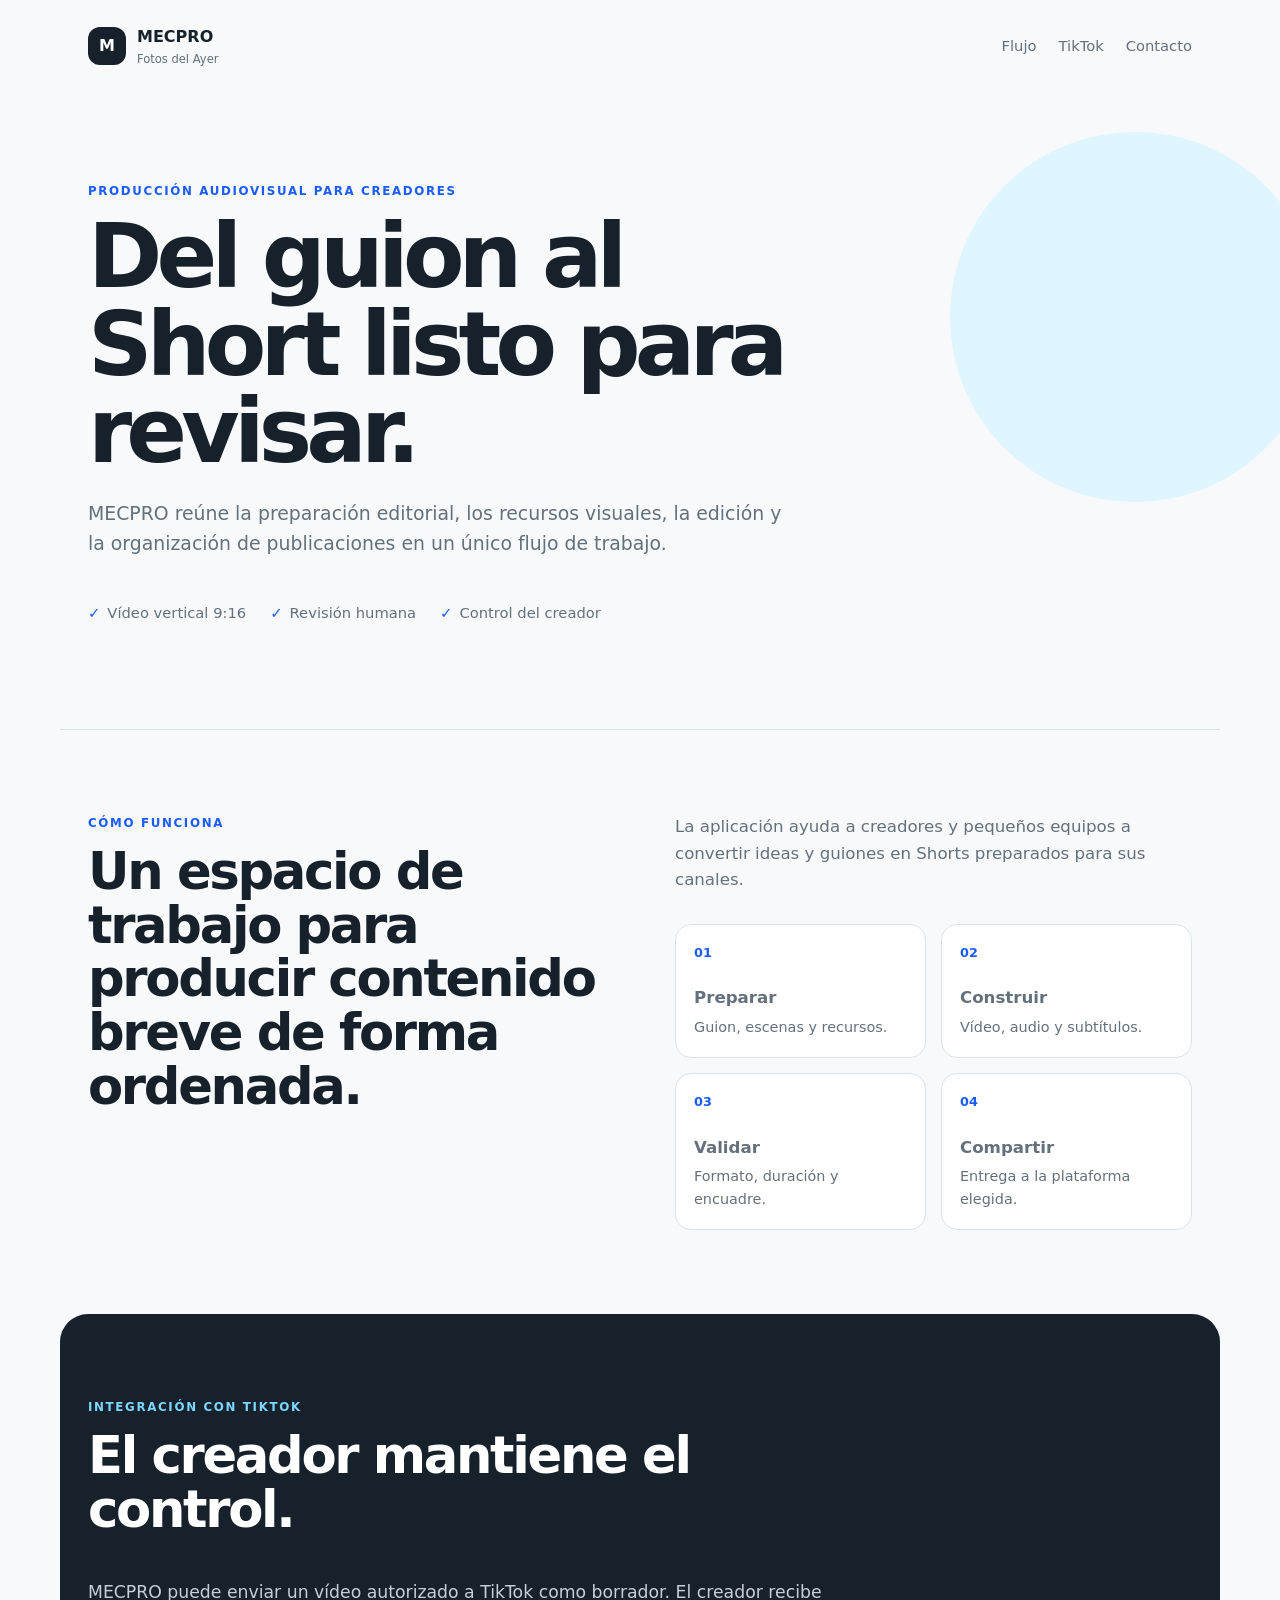
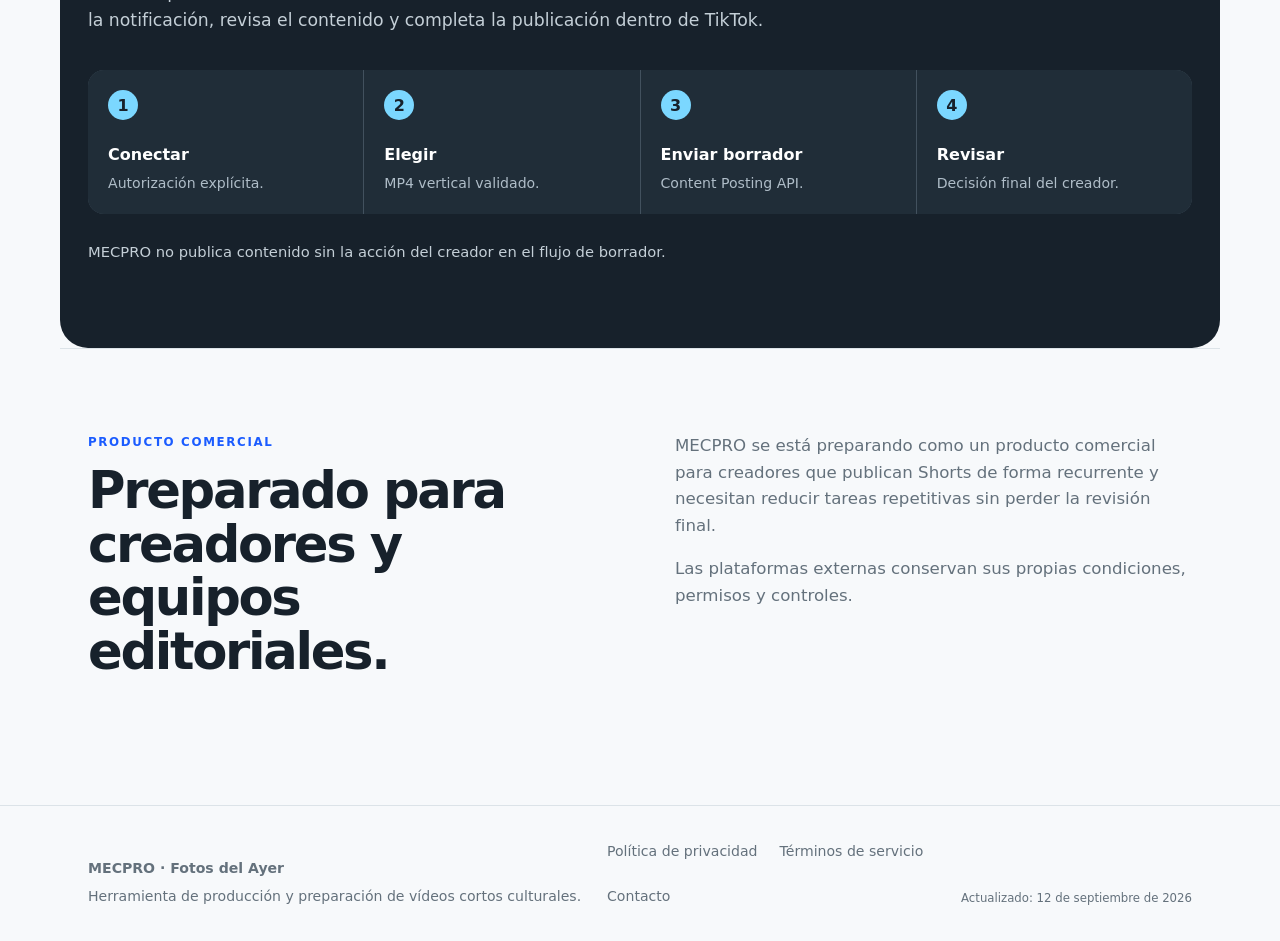
==== index.html @ cb3f6a1a "Publicar sitio informativo de MECPRO" ====
<!doctype html>
<html lang="es">
<head>
  <meta charset="utf-8">
  <meta name="viewport" content="width=device-width, initial-scale=1">
  <meta name="description" content="MECPRO ayuda a creadores y equipos de contenido a producir y preparar Shorts verticales para YouTube, Meta y TikTok.">
  <title>MECPRO · Producción de Shorts</title>
  <link rel="stylesheet" href="styles.css">
</head>
<body>
  <header><a class="brand" href="index.html"><span class="mark">M</span><span><b>MECPRO</b><small>Fotos del Ayer</small></span></a><nav><a href="#flujo">Flujo</a><a href="#tiktok">TikTok</a><a href="#contacto">Contacto</a></nav></header>
  <main>
    <section class="hero"><p class="eyebrow">Producción audiovisual para creadores</p><h1>Del guion al Short listo para revisar.</h1><p class="lead">MECPRO reúne la preparación editorial, los recursos visuales, la edición y la organización de publicaciones en un único flujo de trabajo.</p><div class="pills"><span>Vídeo vertical 9:16</span><span>Revisión humana</span><span>Control del creador</span></div></section>
    <section class="section two" id="flujo"><div><p class="eyebrow">Cómo funciona</p><h2>Un espacio de trabajo para producir contenido breve de forma ordenada.</h2></div><div class="copy"><p>La aplicación ayuda a creadores y pequeños equipos a convertir ideas y guiones en Shorts preparados para sus canales.</p><div class="steps"><div><b>01</b><strong>Preparar</strong><span>Guion, escenas y recursos.</span></div><div><b>02</b><strong>Construir</strong><span>Vídeo, audio y subtítulos.</span></div><div><b>03</b><strong>Validar</strong><span>Formato, duración y encuadre.</span></div><div><b>04</b><strong>Compartir</strong><span>Entrega a la plataforma elegida.</span></div></div></div></section>
    <section class="section dark" id="tiktok"><p class="eyebrow">Integración con TikTok</p><h2>El creador mantiene el control.</h2><p class="dark-copy">MECPRO puede enviar un vídeo autorizado a TikTok como borrador. El creador recibe la notificación, revisa el contenido y completa la publicación dentro de TikTok.</p><div class="tiktok-flow"><div><b>1</b><strong>Conectar</strong><span>Autorización explícita.</span></div><div><b>2</b><strong>Elegir</strong><span>MP4 vertical validado.</span></div><div><b>3</b><strong>Enviar borrador</strong><span>Content Posting API.</span></div><div><b>4</b><strong>Revisar</strong><span>Decisión final del creador.</span></div></div><p class="note">MECPRO no publica contenido sin la acción del creador en el flujo de borrador.</p></section>
    <section class="section two"><div><p class="eyebrow">Producto comercial</p><h2>Preparado para creadores y equipos editoriales.</h2></div><div class="copy"><p>MECPRO se está preparando como un producto comercial para creadores que publican Shorts de forma recurrente y necesitan reducir tareas repetitivas sin perder la revisión final.</p><p>Las plataformas externas conservan sus propias condiciones, permisos y controles.</p></div></section>
  </main>
  <footer id="contacto"><div><b>MECPRO · Fotos del Ayer</b><p>Herramienta de producción y preparación de vídeos cortos culturales.</p></div><div class="links"><a href="privacidad.html">Política de privacidad</a><a href="terminos.html">Términos de servicio</a><a href="mailto:basky.canal01@gmail.com">Contacto</a></div><small>Actualizado: 12 de septiembre de 2026</small></footer>
</body>
</html>
---- styles.css ----
:root{--ink:#17212b;--muted:#64717c;--line:#dce3e8;--paper:#f7f9fb;--white:#fff;--blue:#1b5cff;--cyan:#dff5ff}*{box-sizing:border-box}html{scroll-behavior:smooth}body{margin:0;background:var(--paper);color:var(--ink);font-family:Inter,ui-sans-serif,system-ui,-apple-system,"Segoe UI",sans-serif;line-height:1.6}a{color:inherit}header{max-width:1160px;margin:auto;padding:24px 28px;display:flex;justify-content:space-between;align-items:center;gap:24px}.brand{display:flex;align-items:center;gap:11px;text-decoration:none}.mark{display:grid;place-items:center;width:38px;height:38px;border-radius:12px;background:var(--ink);color:#fff;font-weight:800}.brand b,.brand small{display:block}.brand small{color:var(--muted);font-size:.72rem}nav,.links{display:flex;gap:22px;flex-wrap:wrap}nav{color:var(--muted);font-size:.92rem}nav a,.links a{text-decoration:none}nav a:hover,.links a:hover{color:var(--blue)}main{overflow:hidden}.hero{max-width:1160px;margin:auto;padding:90px 28px 105px;position:relative}.hero:after{content:"";position:absolute;z-index:-1;right:-100px;top:40px;width:370px;height:370px;border-radius:50%;background:var(--cyan)}.eyebrow{color:var(--blue);text-transform:uppercase;letter-spacing:.14em;font-size:.74rem;font-weight:800}h1,h2,p{margin-top:0}h1{max-width:800px;margin-bottom:22px;font-size:clamp(2.8rem,7vw,5.8rem);line-height:.98;letter-spacing:-.065em}h2{max-width:620px;font-size:clamp(2rem,4vw,3.2rem);line-height:1.05;letter-spacing:-.045em}.lead{max-width:700px;color:var(--muted);font-size:1.18rem}.pills{display:flex;flex-wrap:wrap;gap:10px 24px;margin-top:42px;color:var(--muted);font-size:.92rem}.pills span:before{content:"✓";margin-right:7px;color:var(--blue);font-weight:900}.section{max-width:1160px;margin:auto;padding:84px 28px;border-top:1px solid var(--line)}.two{display:grid;grid-template-columns:1fr 1fr;gap:70px}.copy{max-width:570px;color:var(--muted);font-size:1.04rem}.steps{display:grid;grid-template-columns:1fr 1fr;gap:15px;margin-top:30px}.steps div{padding:18px;background:#fff;border:1px solid var(--line);border-radius:16px}.steps b{display:block;color:var(--blue);font-size:.8rem;margin-bottom:22px}.steps strong,.steps span{display:block}.steps span{color:var(--muted);font-size:.9rem;margin-top:4px}.dark{background:var(--ink);color:#fff;border-radius:28px;border:0}.dark .eyebrow{color:#7bd7ff}.dark-copy,.note{max-width:750px;color:#c4cfd7;font-size:1.08rem}.tiktok-flow{display:grid;grid-template-columns:repeat(4,1fr);gap:1px;margin:36px 0 26px;background:#42515e;border-radius:16px;overflow:hidden}.tiktok-flow div{min-height:140px;padding:20px;background:#202d38}.tiktok-flow b{display:grid;place-items:center;width:30px;height:30px;margin-bottom:22px;border-radius:50%;background:#7bd7ff;color:var(--ink)}.tiktok-flow strong,.tiktok-flow span{display:block}.tiktok-flow span{color:#afbdc8;font-size:.88rem;margin-top:4px}.note{font-size:.92rem;margin-bottom:0}footer{padding:34px max(28px,calc((100vw - 1104px)/2));display:grid;grid-template-columns:1.5fr 1fr auto;gap:24px;align-items:end;border-top:1px solid var(--line);color:var(--muted);font-size:.88rem}footer p{margin:5px 0 0}@media(max-width:780px){nav{display:none}.hero{padding-top:56px}.two,.tiktok-flow,footer{grid-template-columns:1fr}.steps{grid-template-columns:1fr}.tiktok-flow{gap:1px}.tiktok-flow div{min-height:0}footer small{margin-top:10px}}
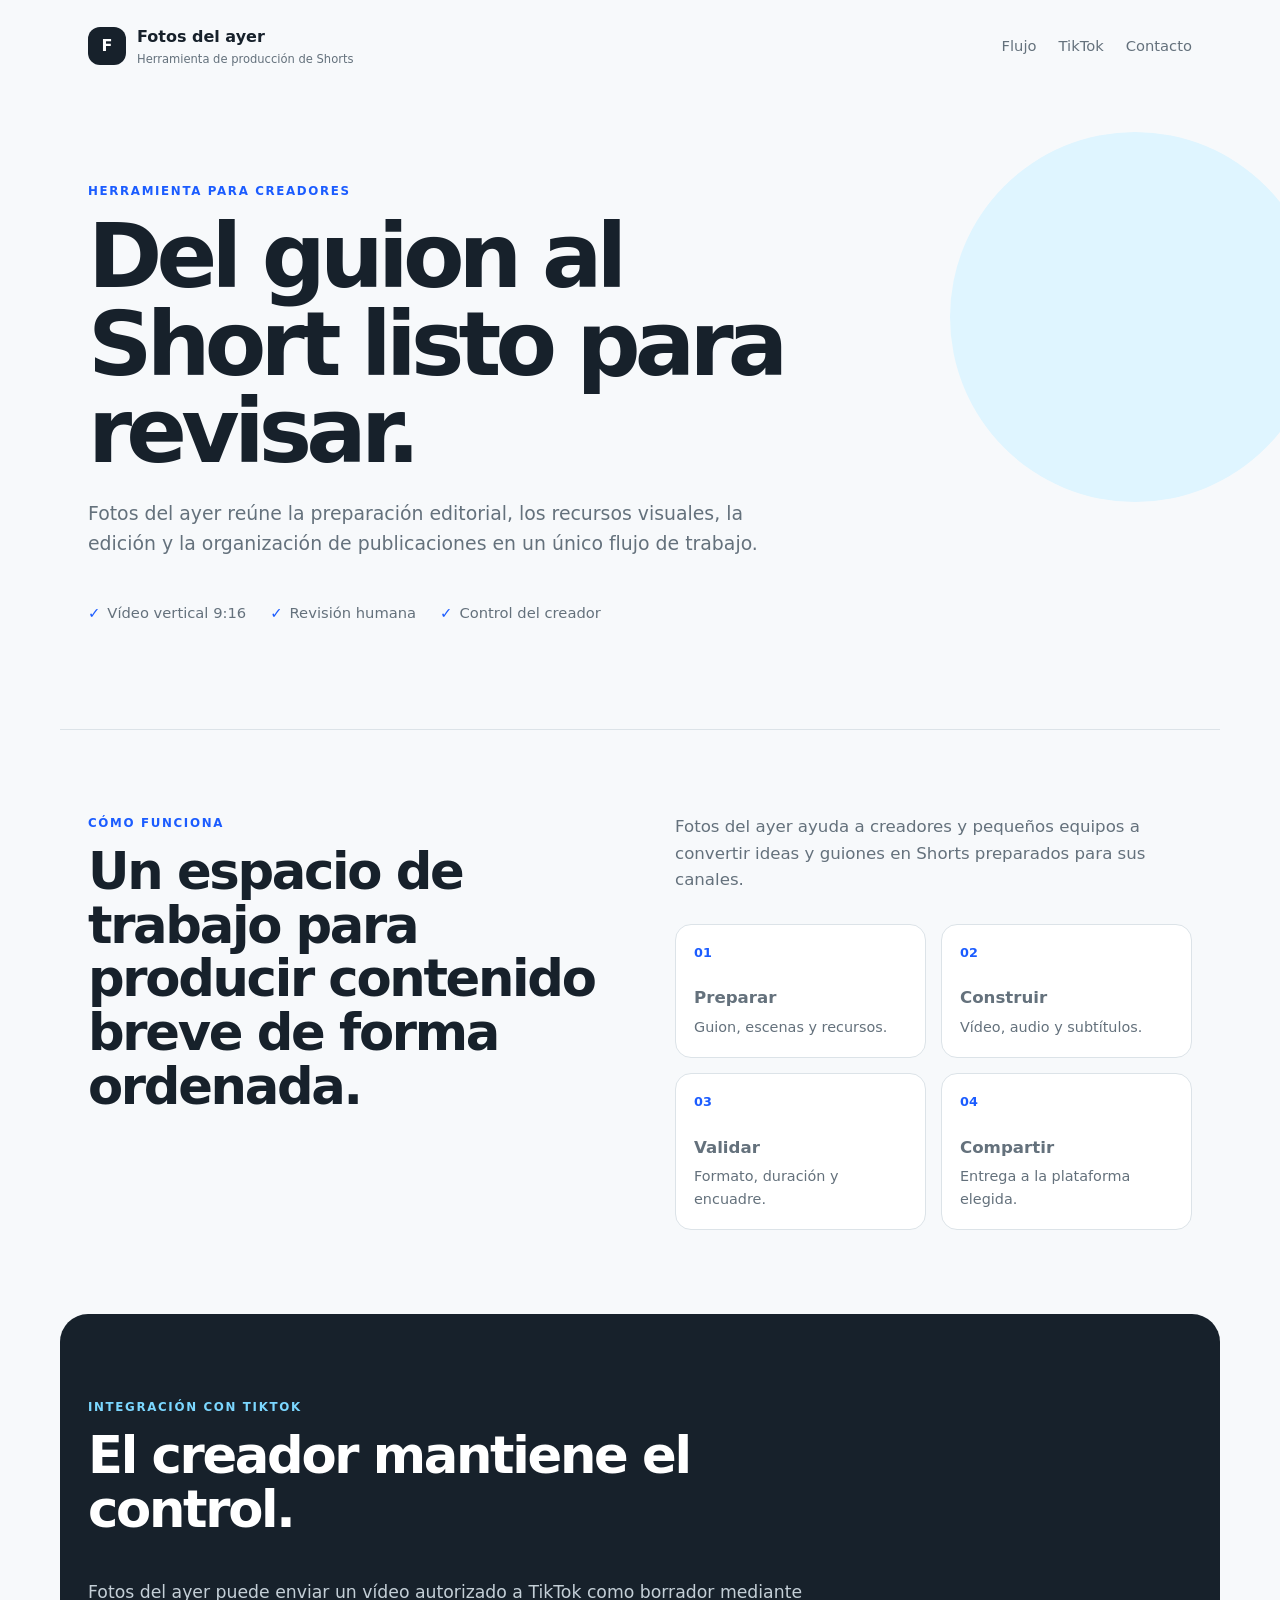
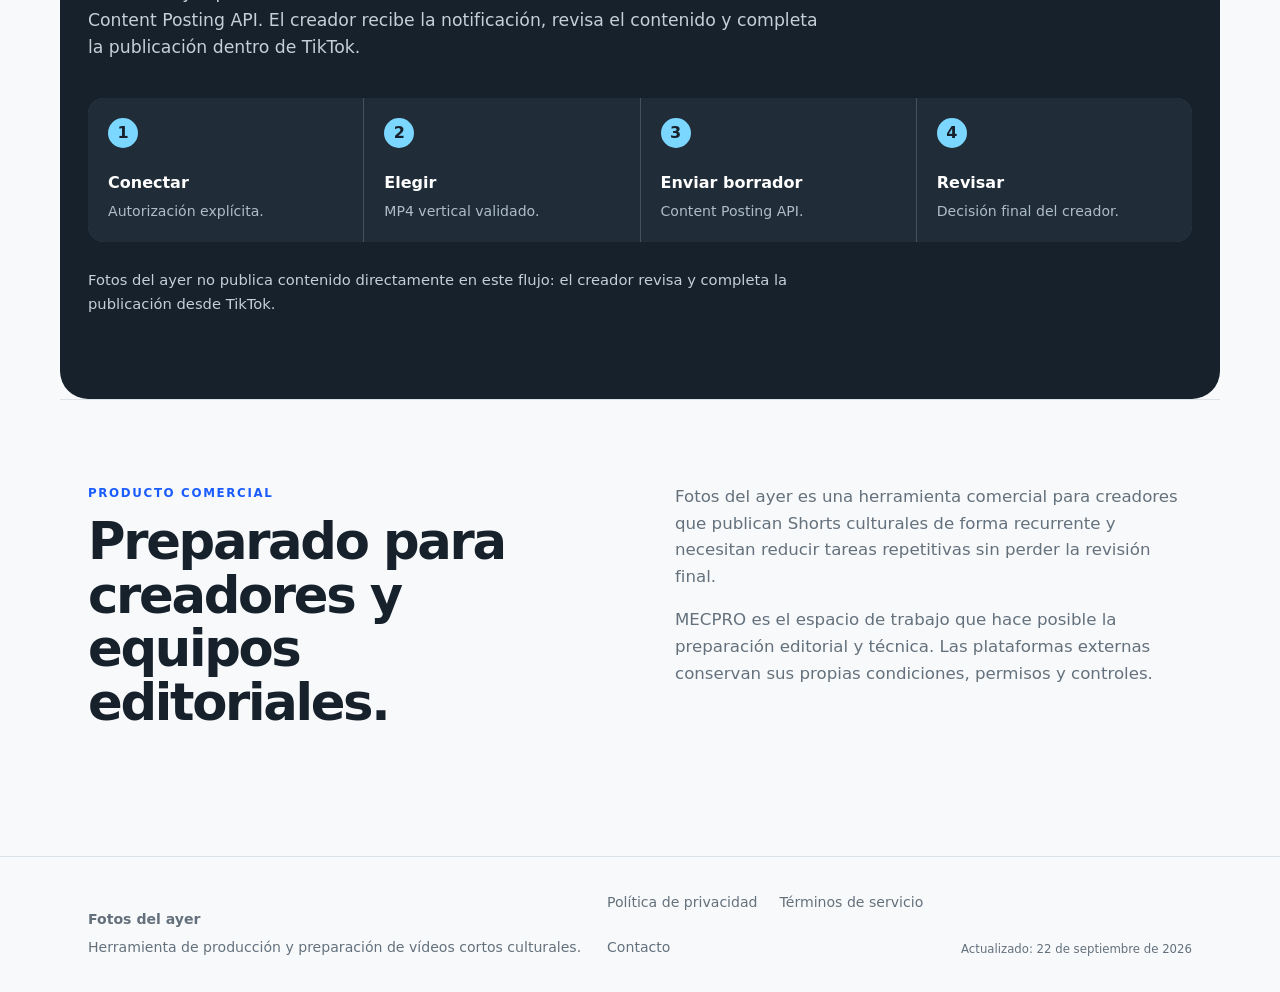
==== commit af2fe819: "Align public site with Fotos del ayer app" ====
--- a/index.html
+++ b/index.html
@@ -3,18 +3,18 @@
 <head>
   <meta charset="utf-8">
   <meta name="viewport" content="width=device-width, initial-scale=1">
-  <meta name="description" content="MECPRO ayuda a creadores y equipos de contenido a producir y preparar Shorts verticales para YouTube, Meta y TikTok.">
-  <title>MECPRO · Producción de Shorts</title>
+  <meta name="description" content="Fotos del ayer ayuda a creadores a producir, revisar y preparar Shorts culturales para sus canales.">
+  <title>Fotos del ayer</title>
   <link rel="stylesheet" href="styles.css">
 </head>
 <body>
-  <header><a class="brand" href="index.html"><span class="mark">M</span><span><b>MECPRO</b><small>Fotos del Ayer</small></span></a><nav><a href="#flujo">Flujo</a><a href="#tiktok">TikTok</a><a href="#contacto">Contacto</a></nav></header>
+  <header><a class="brand" href="index.html"><span class="mark">F</span><span><b>Fotos del ayer</b><small>Herramienta de producción de Shorts</small></span></a><nav><a href="#flujo">Flujo</a><a href="#tiktok">TikTok</a><a href="#contacto">Contacto</a></nav></header>
   <main>
-    <section class="hero"><p class="eyebrow">Producción audiovisual para creadores</p><h1>Del guion al Short listo para revisar.</h1><p class="lead">MECPRO reúne la preparación editorial, los recursos visuales, la edición y la organización de publicaciones en un único flujo de trabajo.</p><div class="pills"><span>Vídeo vertical 9:16</span><span>Revisión humana</span><span>Control del creador</span></div></section>
-    <section class="section two" id="flujo"><div><p class="eyebrow">Cómo funciona</p><h2>Un espacio de trabajo para producir contenido breve de forma ordenada.</h2></div><div class="copy"><p>La aplicación ayuda a creadores y pequeños equipos a convertir ideas y guiones en Shorts preparados para sus canales.</p><div class="steps"><div><b>01</b><strong>Preparar</strong><span>Guion, escenas y recursos.</span></div><div><b>02</b><strong>Construir</strong><span>Vídeo, audio y subtítulos.</span></div><div><b>03</b><strong>Validar</strong><span>Formato, duración y encuadre.</span></div><div><b>04</b><strong>Compartir</strong><span>Entrega a la plataforma elegida.</span></div></div></div></section>
-    <section class="section dark" id="tiktok"><p class="eyebrow">Integración con TikTok</p><h2>El creador mantiene el control.</h2><p class="dark-copy">MECPRO puede enviar un vídeo autorizado a TikTok como borrador. El creador recibe la notificación, revisa el contenido y completa la publicación dentro de TikTok.</p><div class="tiktok-flow"><div><b>1</b><strong>Conectar</strong><span>Autorización explícita.</span></div><div><b>2</b><strong>Elegir</strong><span>MP4 vertical validado.</span></div><div><b>3</b><strong>Enviar borrador</strong><span>Content Posting API.</span></div><div><b>4</b><strong>Revisar</strong><span>Decisión final del creador.</span></div></div><p class="note">MECPRO no publica contenido sin la acción del creador en el flujo de borrador.</p></section>
-    <section class="section two"><div><p class="eyebrow">Producto comercial</p><h2>Preparado para creadores y equipos editoriales.</h2></div><div class="copy"><p>MECPRO se está preparando como un producto comercial para creadores que publican Shorts de forma recurrente y necesitan reducir tareas repetitivas sin perder la revisión final.</p><p>Las plataformas externas conservan sus propias condiciones, permisos y controles.</p></div></section>
+    <section class="hero"><p class="eyebrow">Herramienta para creadores</p><h1>Del guion al Short listo para revisar.</h1><p class="lead">Fotos del ayer reúne la preparación editorial, los recursos visuales, la edición y la organización de publicaciones en un único flujo de trabajo.</p><div class="pills"><span>Vídeo vertical 9:16</span><span>Revisión humana</span><span>Control del creador</span></div></section>
+    <section class="section two" id="flujo"><div><p class="eyebrow">Cómo funciona</p><h2>Un espacio de trabajo para producir contenido breve de forma ordenada.</h2></div><div class="copy"><p>Fotos del ayer ayuda a creadores y pequeños equipos a convertir ideas y guiones en Shorts preparados para sus canales.</p><div class="steps"><div><b>01</b><strong>Preparar</strong><span>Guion, escenas y recursos.</span></div><div><b>02</b><strong>Construir</strong><span>Vídeo, audio y subtítulos.</span></div><div><b>03</b><strong>Validar</strong><span>Formato, duración y encuadre.</span></div><div><b>04</b><strong>Compartir</strong><span>Entrega a la plataforma elegida.</span></div></div></div></section>
+    <section class="section dark" id="tiktok"><p class="eyebrow">Integración con TikTok</p><h2>El creador mantiene el control.</h2><p class="dark-copy">Fotos del ayer puede enviar un vídeo autorizado a TikTok como borrador mediante Content Posting API. El creador recibe la notificación, revisa el contenido y completa la publicación dentro de TikTok.</p><div class="tiktok-flow"><div><b>1</b><strong>Conectar</strong><span>Autorización explícita.</span></div><div><b>2</b><strong>Elegir</strong><span>MP4 vertical validado.</span></div><div><b>3</b><strong>Enviar borrador</strong><span>Content Posting API.</span></div><div><b>4</b><strong>Revisar</strong><span>Decisión final del creador.</span></div></div><p class="note">Fotos del ayer no publica contenido directamente en este flujo: el creador revisa y completa la publicación desde TikTok.</p></section>
+    <section class="section two"><div><p class="eyebrow">Producto comercial</p><h2>Preparado para creadores y equipos editoriales.</h2></div><div class="copy"><p>Fotos del ayer es una herramienta comercial para creadores que publican Shorts culturales de forma recurrente y necesitan reducir tareas repetitivas sin perder la revisión final.</p><p>MECPRO es el espacio de trabajo que hace posible la preparación editorial y técnica. Las plataformas externas conservan sus propias condiciones, permisos y controles.</p></div></section>
   </main>
-  <footer id="contacto"><div><b>MECPRO · Fotos del Ayer</b><p>Herramienta de producción y preparación de vídeos cortos culturales.</p></div><div class="links"><a href="privacidad.html">Política de privacidad</a><a href="terminos.html">Términos de servicio</a><a href="mailto:basky.canal01@gmail.com">Contacto</a></div><small>Actualizado: 12 de septiembre de 2026</small></footer>
+  <footer id="contacto"><div><b>Fotos del ayer</b><p>Herramienta de producción y preparación de vídeos cortos culturales.</p></div><div class="links"><a href="privacidad.html">Política de privacidad</a><a href="terminos.html">Términos de servicio</a><a href="mailto:basky.canal01@gmail.com">Contacto</a></div><small>Actualizado: 22 de septiembre de 2026</small></footer>
 </body>
 </html>
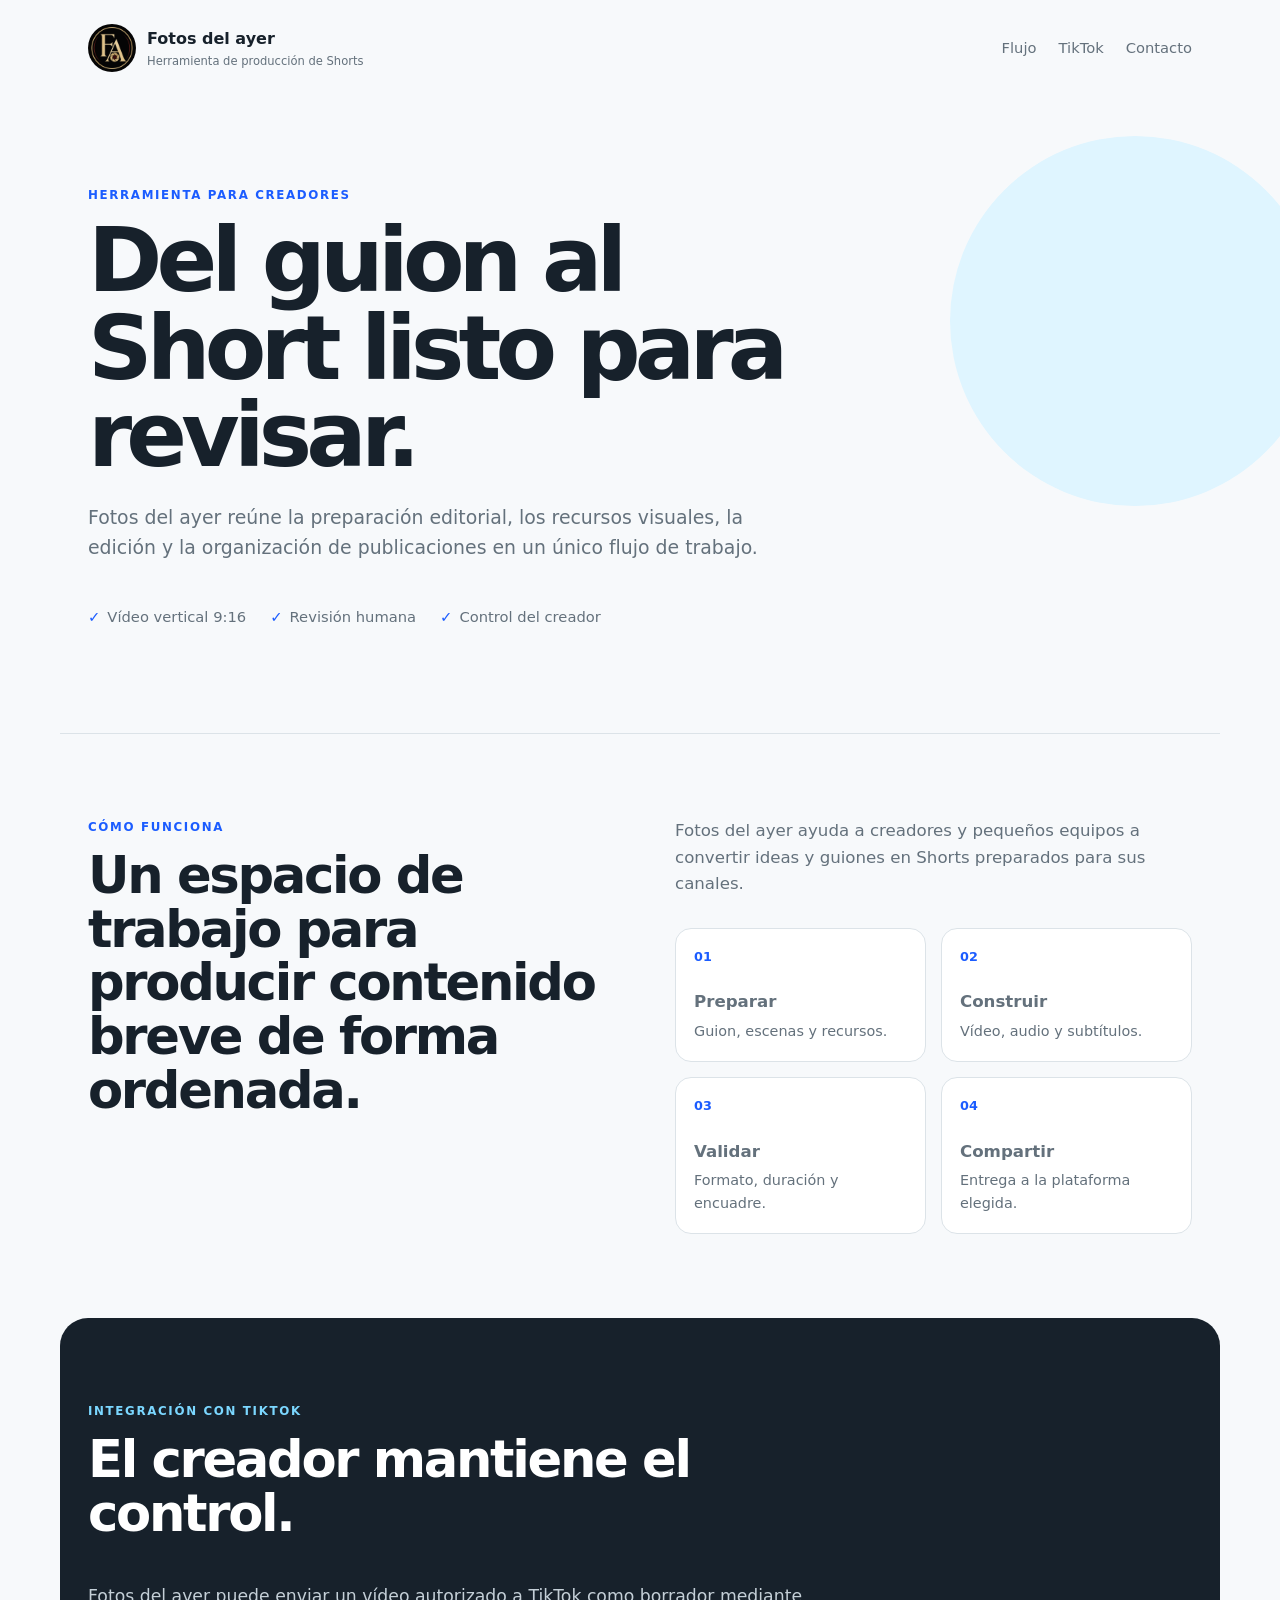
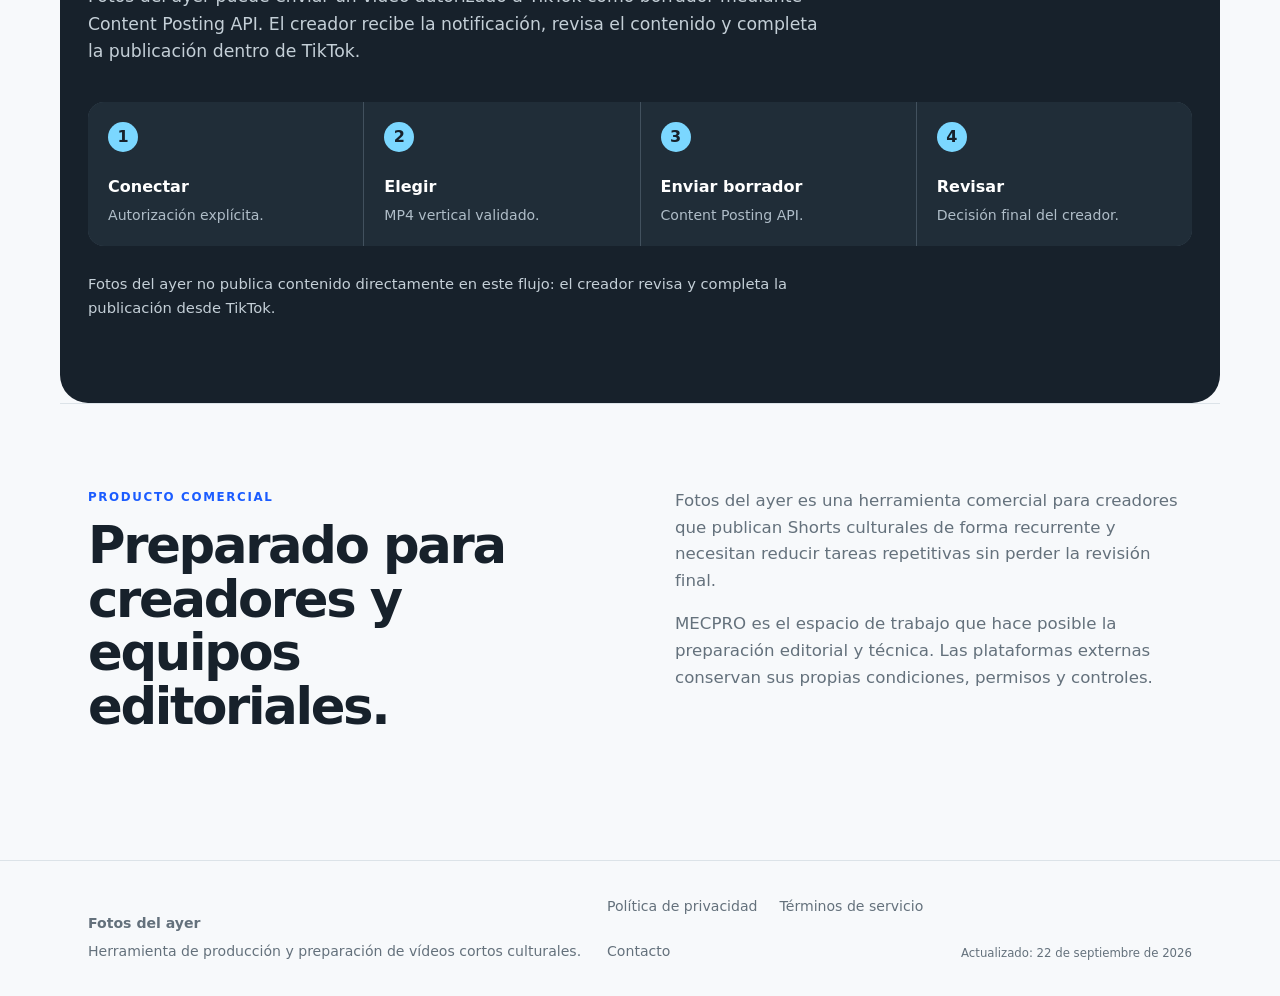
==== commit 5e88ea35: "Use TikTok app icon across site" ====
--- a/index.html
+++ b/index.html
@@ -5,10 +5,11 @@
   <meta name="viewport" content="width=device-width, initial-scale=1">
   <meta name="description" content="Fotos del ayer ayuda a creadores a producir, revisar y preparar Shorts culturales para sus canales.">
   <title>Fotos del ayer</title>
+  <link rel="icon" type="image/png" href="assets/icono-fotos-del-ayer.png">
   <link rel="stylesheet" href="styles.css">
 </head>
 <body>
-  <header><a class="brand" href="index.html"><span class="mark">F</span><span><b>Fotos del ayer</b><small>Herramienta de producción de Shorts</small></span></a><nav><a href="#flujo">Flujo</a><a href="#tiktok">TikTok</a><a href="#contacto">Contacto</a></nav></header>
+  <header><a class="brand" href="index.html"><img class="brand-icon" src="assets/icono-fotos-del-ayer.png" alt=""><span><b>Fotos del ayer</b><small>Herramienta de producción de Shorts</small></span></a><nav><a href="#flujo">Flujo</a><a href="#tiktok">TikTok</a><a href="#contacto">Contacto</a></nav></header>
   <main>
     <section class="hero"><p class="eyebrow">Herramienta para creadores</p><h1>Del guion al Short listo para revisar.</h1><p class="lead">Fotos del ayer reúne la preparación editorial, los recursos visuales, la edición y la organización de publicaciones en un único flujo de trabajo.</p><div class="pills"><span>Vídeo vertical 9:16</span><span>Revisión humana</span><span>Control del creador</span></div></section>
     <section class="section two" id="flujo"><div><p class="eyebrow">Cómo funciona</p><h2>Un espacio de trabajo para producir contenido breve de forma ordenada.</h2></div><div class="copy"><p>Fotos del ayer ayuda a creadores y pequeños equipos a convertir ideas y guiones en Shorts preparados para sus canales.</p><div class="steps"><div><b>01</b><strong>Preparar</strong><span>Guion, escenas y recursos.</span></div><div><b>02</b><strong>Construir</strong><span>Vídeo, audio y subtítulos.</span></div><div><b>03</b><strong>Validar</strong><span>Formato, duración y encuadre.</span></div><div><b>04</b><strong>Compartir</strong><span>Entrega a la plataforma elegida.</span></div></div></div></section>
--- a/styles.css
+++ b/styles.css
@@ -1 +1 @@
-:root{--ink:#17212b;--muted:#64717c;--line:#dce3e8;--paper:#f7f9fb;--white:#fff;--blue:#1b5cff;--cyan:#dff5ff}*{box-sizing:border-box}html{scroll-behavior:smooth}body{margin:0;background:var(--paper);color:var(--ink);font-family:Inter,ui-sans-serif,system-ui,-apple-system,"Segoe UI",sans-serif;line-height:1.6}a{color:inherit}header{max-width:1160px;margin:auto;padding:24px 28px;display:flex;justify-content:space-between;align-items:center;gap:24px}.brand{display:flex;align-items:center;gap:11px;text-decoration:none}.mark{display:grid;place-items:center;width:38px;height:38px;border-radius:12px;background:var(--ink);color:#fff;font-weight:800}.brand b,.brand small{display:block}.brand small{color:var(--muted);font-size:.72rem}nav,.links{display:flex;gap:22px;flex-wrap:wrap}nav{color:var(--muted);font-size:.92rem}nav a,.links a{text-decoration:none}nav a:hover,.links a:hover{color:var(--blue)}main{overflow:hidden}.hero{max-width:1160px;margin:auto;padding:90px 28px 105px;position:relative}.hero:after{content:"";position:absolute;z-index:-1;right:-100px;top:40px;width:370px;height:370px;border-radius:50%;background:var(--cyan)}.eyebrow{color:var(--blue);text-transform:uppercase;letter-spacing:.14em;font-size:.74rem;font-weight:800}h1,h2,p{margin-top:0}h1{max-width:800px;margin-bottom:22px;font-size:clamp(2.8rem,7vw,5.8rem);line-height:.98;letter-spacing:-.065em}h2{max-width:620px;font-size:clamp(2rem,4vw,3.2rem);line-height:1.05;letter-spacing:-.045em}.lead{max-width:700px;color:var(--muted);font-size:1.18rem}.pills{display:flex;flex-wrap:wrap;gap:10px 24px;margin-top:42px;color:var(--muted);font-size:.92rem}.pills span:before{content:"✓";margin-right:7px;color:var(--blue);font-weight:900}.section{max-width:1160px;margin:auto;padding:84px 28px;border-top:1px solid var(--line)}.two{display:grid;grid-template-columns:1fr 1fr;gap:70px}.copy{max-width:570px;color:var(--muted);font-size:1.04rem}.steps{display:grid;grid-template-columns:1fr 1fr;gap:15px;margin-top:30px}.steps div{padding:18px;background:#fff;border:1px solid var(--line);border-radius:16px}.steps b{display:block;color:var(--blue);font-size:.8rem;margin-bottom:22px}.steps strong,.steps span{display:block}.steps span{color:var(--muted);font-size:.9rem;margin-top:4px}.dark{background:var(--ink);color:#fff;border-radius:28px;border:0}.dark .eyebrow{color:#7bd7ff}.dark-copy,.note{max-width:750px;color:#c4cfd7;font-size:1.08rem}.tiktok-flow{display:grid;grid-template-columns:repeat(4,1fr);gap:1px;margin:36px 0 26px;background:#42515e;border-radius:16px;overflow:hidden}.tiktok-flow div{min-height:140px;padding:20px;background:#202d38}.tiktok-flow b{display:grid;place-items:center;width:30px;height:30px;margin-bottom:22px;border-radius:50%;background:#7bd7ff;color:var(--ink)}.tiktok-flow strong,.tiktok-flow span{display:block}.tiktok-flow span{color:#afbdc8;font-size:.88rem;margin-top:4px}.note{font-size:.92rem;margin-bottom:0}footer{padding:34px max(28px,calc((100vw - 1104px)/2));display:grid;grid-template-columns:1.5fr 1fr auto;gap:24px;align-items:end;border-top:1px solid var(--line);color:var(--muted);font-size:.88rem}footer p{margin:5px 0 0}@media(max-width:780px){nav{display:none}.hero{padding-top:56px}.two,.tiktok-flow,footer{grid-template-columns:1fr}.steps{grid-template-columns:1fr}.tiktok-flow{gap:1px}.tiktok-flow div{min-height:0}footer small{margin-top:10px}}
+:root{--ink:#17212b;--muted:#64717c;--line:#dce3e8;--paper:#f7f9fb;--white:#fff;--blue:#1b5cff;--cyan:#dff5ff}*{box-sizing:border-box}html{scroll-behavior:smooth}body{margin:0;background:var(--paper);color:var(--ink);font-family:Inter,ui-sans-serif,system-ui,-apple-system,"Segoe UI",sans-serif;line-height:1.6}a{color:inherit}header{max-width:1160px;margin:auto;padding:24px 28px;display:flex;justify-content:space-between;align-items:center;gap:24px}.brand{display:flex;align-items:center;gap:11px;text-decoration:none}.brand-icon{display:block;width:48px;height:48px;border-radius:50%;object-fit:cover}.brand b,.brand small{display:block}.brand small{color:var(--muted);font-size:.72rem}nav,.links{display:flex;gap:22px;flex-wrap:wrap}nav{color:var(--muted);font-size:.92rem}nav a,.links a{text-decoration:none}nav a:hover,.links a:hover{color:var(--blue)}main{overflow:hidden}.hero{max-width:1160px;margin:auto;padding:90px 28px 105px;position:relative}.hero:after{content:"";position:absolute;z-index:-1;right:-100px;top:40px;width:370px;height:370px;border-radius:50%;background:var(--cyan)}.eyebrow{color:var(--blue);text-transform:uppercase;letter-spacing:.14em;font-size:.74rem;font-weight:800}h1,h2,p{margin-top:0}h1{max-width:800px;margin-bottom:22px;font-size:clamp(2.8rem,7vw,5.8rem);line-height:.98;letter-spacing:-.065em}h2{max-width:620px;font-size:clamp(2rem,4vw,3.2rem);line-height:1.05;letter-spacing:-.045em}.lead{max-width:700px;color:var(--muted);font-size:1.18rem}.pills{display:flex;flex-wrap:wrap;gap:10px 24px;margin-top:42px;color:var(--muted);font-size:.92rem}.pills span:before{content:"✓";margin-right:7px;color:var(--blue);font-weight:900}.section{max-width:1160px;margin:auto;padding:84px 28px;border-top:1px solid var(--line)}.two{display:grid;grid-template-columns:1fr 1fr;gap:70px}.copy{max-width:570px;color:var(--muted);font-size:1.04rem}.steps{display:grid;grid-template-columns:1fr 1fr;gap:15px;margin-top:30px}.steps div{padding:18px;background:#fff;border:1px solid var(--line);border-radius:16px}.steps b{display:block;color:var(--blue);font-size:.8rem;margin-bottom:22px}.steps strong,.steps span{display:block}.steps span{color:var(--muted);font-size:.9rem;margin-top:4px}.dark{background:var(--ink);color:#fff;border-radius:28px;border:0}.dark .eyebrow{color:#7bd7ff}.dark-copy,.note{max-width:750px;color:#c4cfd7;font-size:1.08rem}.tiktok-flow{display:grid;grid-template-columns:repeat(4,1fr);gap:1px;margin:36px 0 26px;background:#42515e;border-radius:16px;overflow:hidden}.tiktok-flow div{min-height:140px;padding:20px;background:#202d38}.tiktok-flow b{display:grid;place-items:center;width:30px;height:30px;margin-bottom:22px;border-radius:50%;background:#7bd7ff;color:var(--ink)}.tiktok-flow strong,.tiktok-flow span{display:block}.tiktok-flow span{color:#afbdc8;font-size:.88rem;margin-top:4px}.note{font-size:.92rem;margin-bottom:0}footer{padding:34px max(28px,calc((100vw - 1104px)/2));display:grid;grid-template-columns:1.5fr 1fr auto;gap:24px;align-items:end;border-top:1px solid var(--line);color:var(--muted);font-size:.88rem}footer p{margin:5px 0 0}@media(max-width:780px){nav{display:none}.hero{padding-top:56px}.two,.tiktok-flow,footer{grid-template-columns:1fr}.steps{grid-template-columns:1fr}.tiktok-flow{gap:1px}.tiktok-flow div{min-height:0}footer small{margin-top:10px}}
